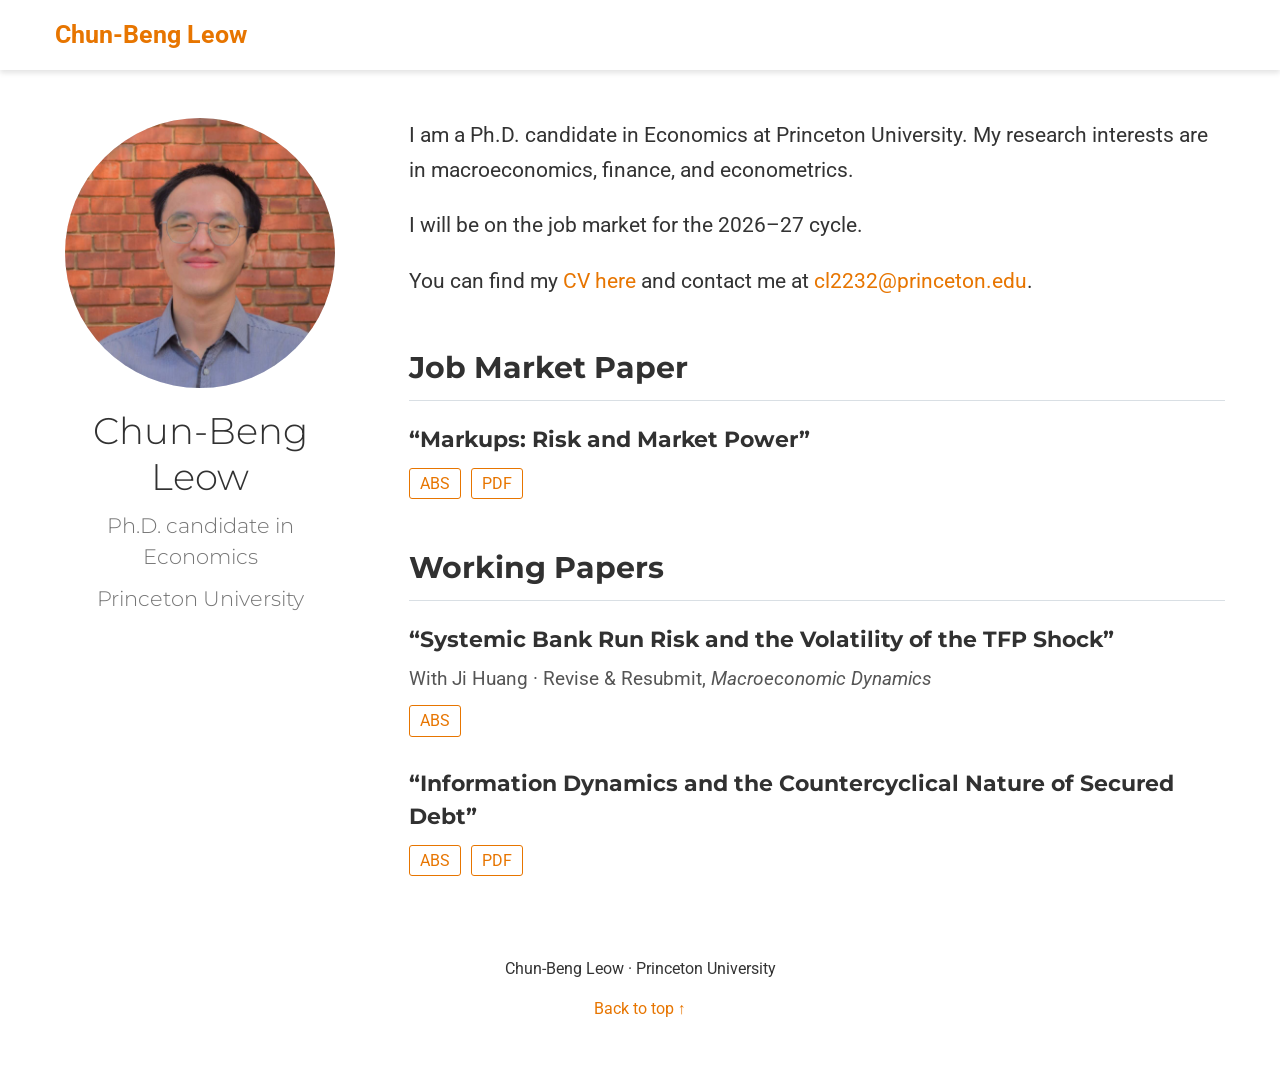
==== index.html @ dffde0a1 "Publish personal website" ====
<!doctype html>
<html lang="en">
<head>
  <meta charset="utf-8">
  <meta name="viewport" content="width=device-width, initial-scale=1">
  <meta name="description" content="Chun-Beng Leow, Ph.D. candidate in Economics at Princeton University. Research in macroeconomics, finance, and econometrics.">
  <meta name="author" content="Chun-Beng Leow">
  <meta name="theme-color" content="#ffffff">
  <meta property="og:title" content="Chun-Beng Leow">
  <meta property="og:description" content="Ph.D. candidate in Economics at Princeton University. Research in macroeconomics, finance, and econometrics.">
  <meta property="og:type" content="website">
  <title>Chun-Beng Leow</title>
  <link rel="preconnect" href="https://fonts.googleapis.com">
  <link rel="preconnect" href="https://fonts.gstatic.com" crossorigin>
  <link href="https://fonts.googleapis.com/css?family=Montserrat:400,700%7CRoboto:400,400italic,700&display=swap" rel="stylesheet">
  <link rel="stylesheet" href="assets/academic.css">
  <link rel="stylesheet" href="styles.css">
  <script src="site.js" defer></script>
</head>
<body id="top">
  <a class="skip-link" href="#main">Skip to content</a>
  <header>
    <nav class="navbar navbar-expand-lg navbar-light" id="navbar-main" aria-label="Main navigation">
      <div class="container">
        <a class="navbar-brand" href="#about">Chun-Beng Leow</a>
      </div>
    </nav>
  </header>

  <main id="main" class="container site-layout">
    <aside class="profile-sidebar" aria-labelledby="profile-name">
      <div id="profile">
        <div class="avatar avatar-circle profile-photo">
          <img src="ChunBengLeow.jpg" alt="Chun-Beng Leow" width="1280" height="1701" fetchpriority="high" decoding="async">
        </div>
        <div class="portrait-title">
          <h1 id="profile-name">Chun-Beng Leow</h1>
          <h3>Ph.D. candidate in Economics</h3>
          <h3>Princeton University</h3>
        </div>
      </div>
    </aside>

    <div class="main-content">
      <section id="about" class="content-section biography" aria-label="Biography">
        <p>I am a Ph.D. candidate in Economics at Princeton University. My research interests are in macroeconomics, finance, and econometrics.</p>
        <p>I will be on the job market for the 2026–27 cycle.</p>
        <p>You can find my <a href="files/CV_ChunBengLeow.pdf">CV here</a> and contact me at <a href="mailto:cl2232@princeton.edu">cl2232@princeton.edu</a>.</p>
      </section>

      <section id="research" class="content-section" aria-labelledby="research-heading">
        <h2 class="section-title" id="research-heading">Job Market Paper</h2>
        <article class="paper-entry">
          <h3 class="article-title">“Markups: Risk and Market Power”</h3>
          <div class="paper-actions">
            <button class="paper-abs" type="button" aria-expanded="false" aria-controls="abstract-jmp">ABS</button>
            <a class="paper-pdf" href="files/rpm.pdf" target="_blank" rel="noopener" aria-label="View Markups: Risk and Market Power PDF">PDF</a>
          </div>
          <div class="paper-abstract article-style" id="abstract-jmp" hidden>
            <p>I quantify the relative contributions of oligopoly market power and idiosyncratic risk to firm-level markups. I develop a general equilibrium model of granular firms competing in a product network under cost and demand uncertainty, where managers face source-dependent risk penalties. Exploiting a latent factor structure in revenues and profits, I jointly estimate baseline market power and the risk markups for U.S. public firms. I find that idiosyncratic risk accounts for only 4% of aggregate markups, suggesting that it is not the primary driver of markups. Antitrust and competition regulation should remain central to addressing markups.</p>
          </div>
        </article>
      </section>

      <section id="papers" class="content-section" aria-labelledby="papers-heading">
        <h2 class="section-title" id="papers-heading">Working Papers</h2>
        <article class="paper-entry">
          <h3 class="article-title">“Systemic Bank Run Risk and the Volatility of the TFP Shock”</h3>
          <p class="paper-coauthors">With Ji Huang · Revise &amp; Resubmit, <em>Macroeconomic Dynamics</em></p>
          <div class="paper-actions">
            <button class="paper-abs" type="button" aria-expanded="false" aria-controls="abstract-bank-run">ABS</button>
          </div>
          <div class="paper-abstract article-style" id="abstract-bank-run" hidden>
            <p>We study how productivity volatility affects systemic bank runs through leverage, fire sales, and post-crisis rebuilding in a continuous-time version of Gertler and Kiyotaki (2015). Higher volatility can strengthen creditor protection by reducing leverage but weaken it by depressing liquidation values when less efficient households absorb bank assets. Under the stated strategy selection rule, stationary average run intensity follows an inverted U over the solved volatility range. An exact decomposition attributes the rising branch mainly to changes in state visitation and the falling branch to deleveraging, despite offsetting fire-sale effects. An analytical illustration shows how this stationary hump can arise even when conditional run intensity is nonincreasing in volatility.</p>
          </div>
        </article>
        <article class="paper-entry">
          <h3 class="article-title">“Information Dynamics and the Countercyclical Nature of Secured Debt”</h3>
          <div class="paper-actions">
            <button class="paper-abs" type="button" aria-expanded="false" aria-controls="abstract-info-secured">ABS</button>
            <a class="paper-pdf" href="files/info_secured.pdf" target="_blank" rel="noopener" aria-label="View Information Dynamics and the Countercyclical Nature of Secured Debt PDF">PDF</a>
          </div>
          <div class="paper-abstract article-style" id="abstract-info-secured" hidden>
            <p>The countercyclical behavior of secured debt, a well-documented phenomenon, has raised questions about its underlying mechanisms. This paper shows that the countercyclical nature of secured debt arises in an environment with information frictions. Unsecured debt necessitates costly firm monitoring, and such action requires expertise. When the quality of collateral drops, high demand for monitoring pushes up the cost of such services and renders unsecured debt unprofitable. In response, firms switch to secured debt with active screening that is less costly. We show that the proportion of secured debt in the economy serves as an indicator of whether there is excess or insufficient information acquisition.</p>
          </div>
        </article>
      </section>
    </div>
  </main>
  <footer class="site-footer"><div class="container"><p>Chun-Beng Leow · Princeton University</p><a href="#top" class="back-to-top">Back to top ↑</a></div></footer>
</body>
</html>
---- styles.css ----
/* Small adaptations of the supplied Hugo Academic template. */
:root { --brand-orange: #E77500; }
a, a:hover, a:focus { color: var(--brand-orange); }
#navbar-main .navbar-brand, #navbar-main .navbar-nav .nav-link { color: var(--brand-orange); }
#navbar-main .navbar-nav .nav-link.active { color: var(--brand-orange) !important; }
html { scroll-behavior: smooth; scroll-padding-top: 88px; }
body { overflow-wrap: break-word; }
.site-layout { display: grid; grid-template-columns: 290px minmax(0, 1fr); gap: 64px; align-items: start; padding-top: 48px; padding-bottom: 40px; }
.profile-sidebar { position: sticky; top: 100px; }
#profile { padding: 0; }
.main-content { min-width: 0; }
.content-section { margin-bottom: 48px; }
.content-section:last-child { margin-bottom: 0; }
.section-title { margin: 0 0 22px; padding-bottom: 12px; border-bottom: 1px solid #d9dfe4; font-size: 1.45rem; font-weight: 700; line-height: 1.35; }
.portrait-title h1 { font-size: 1.75em; font-weight: 300; margin: 20px 0 10px; }
.portrait-title h3 { font-size: 1rem; line-height: 1.5; }
.university-link { display: inline-flex; align-items: center; gap: 8px; }
.university-logo { width: 28px; height: 36px; flex: 0 0 28px; object-fit: contain; }
.profile-photo { overflow: hidden; background: #eef0f3; }
.profile-photo img { width: 100%; height: 100%; object-fit: cover; object-position: 50% 70%; transform: scale(1.15); transform-origin: 50% 60%; }
.profile-icon { width: 1.7rem; height: 1.7rem; display: block; }
.network-icon { display: flex; justify-content: center; align-items: center; gap: 16px; padding: 0; }
.network-icon li { display: block; margin: 0; }
.network-icon a { display: flex; align-items: center; justify-content: center; min-width: 44px; min-height: 44px; }
.cv-icon { font-size: 1.45rem; font-weight: 700; line-height: 1; }
.profile-details { margin-top: 30px; }
.education-list { list-style: none; padding: 0; font-size: .9rem; }
.education-list li { display: flex; gap: 10px; margin-bottom: 12px; }
.education-icon { width: 25px; height: 25px; flex: 0 0 25px; margin-top: 4px; }
.education-list p { margin: 0; }
.education-list .institution { color: #666; font-size: .75rem; line-height: 1.5; }
.paper-entry + .paper-entry { margin-top: 30px; }
.paper-entry .article-title { margin: 0 0 8px; font-size: 1.05rem; font-weight: 700; line-height: 1.5; }
.paper-coauthors { margin: 0 0 12px; color: #555; font-size: .9rem; line-height: 1.5; }
.paper-entry .article-style { font-size: .95rem; }
.paper-entry .article-style p:last-child { margin-bottom: 0; }
.paper-actions { display: flex; align-items: center; gap: 10px; margin-top: 12px; }
.paper-abstract { margin-top: 16px; }
.paper-abs, .paper-pdf { display: inline-flex; align-items: center; justify-content: center; box-sizing: border-box; margin: 0; padding: 3px 10px; border: 1px solid var(--brand-orange); border-radius: 3px; background: transparent; color: var(--brand-orange); font-family: inherit; font-size: .75rem; font-weight: inherit; line-height: 1.5; text-decoration: none; cursor: pointer; }
.paper-abs:hover, .paper-pdf:hover { background: var(--brand-orange); color: #222; }
.paper-abs:focus-visible, .paper-pdf:focus-visible { outline: 3px solid var(--brand-orange); outline-offset: 4px; }
.course-list { list-style: none; padding: 0; margin: 0 0 36px; font-size: .9rem; }
.course-list li { display: flex; justify-content: space-between; align-items: baseline; gap: 24px; padding: 8px 0; }
.course-list li > span:last-child { white-space: nowrap; color: #666; }
.contact-list { list-style: none; padding: 0; margin: 0; }
.contact-list li { display: flex; align-items: flex-start; gap: 24px; margin-bottom: 28px; }
.contact-list svg { width: 28px; height: 28px; flex: 0 0 28px; margin-top: 4px; }
.contact-list address { font-style: normal; margin: 0; }
.site-navigation { display: flex; flex-direction: row; margin-right: auto; }
.menu-toggle { display: none; border: 0; padding: 10px; background: transparent; color: #34495e; cursor: pointer; }
.site-footer { margin: 0; padding: 40px 0; text-align: center; }
.site-footer p { margin: 0 0 8px; }
.back-to-top { font-size: .75rem; }
.skip-link { position: fixed; top: -100px; left: 16px; z-index: 2000; background: #fff; padding: 12px 20px; }
.skip-link:focus { top: 8px; }
a:focus-visible, button:focus-visible { outline: 3px solid var(--brand-orange); outline-offset: 4px; }
@media (max-width: 991.98px) {
  html { scroll-padding-top: 68px; }
  .site-layout { display: block; padding-top: 32px; }
  .profile-sidebar { position: static; margin-bottom: 40px; }
  #navbar-main .container { position: relative; }
  .menu-toggle { display: flex; }
  #navbar-main .site-navigation { position: absolute; top: 100%; left: 0; right: 0; display: flex; flex-direction: column; margin: 0; padding: 8px 24px 16px; background: #fff; box-shadow: 0 6px 10px rgba(0,0,0,.08); }
  .js #navbar-main .site-navigation { display: none; }
  .js #navbar-main .site-navigation.is-open { display: flex; }
  #navbar-main .navbar-brand { margin-right: auto; }
  #navbar-main .nav-link { padding: 10px 0; }
  #profile { padding-top: 0; }
  .section-title { font-size: 1.35rem; }
}
@media (max-width: 575.98px) {
  .container { padding-left: 24px; padding-right: 24px; }
  .profile-details > div + div { margin-top: 20px; }
  .course-list li { gap: 12px; }
  .contact-list li { gap: 16px; }
}
@media (prefers-reduced-motion: reduce) { html { scroll-behavior: auto; } .home-section { animation: none; } }
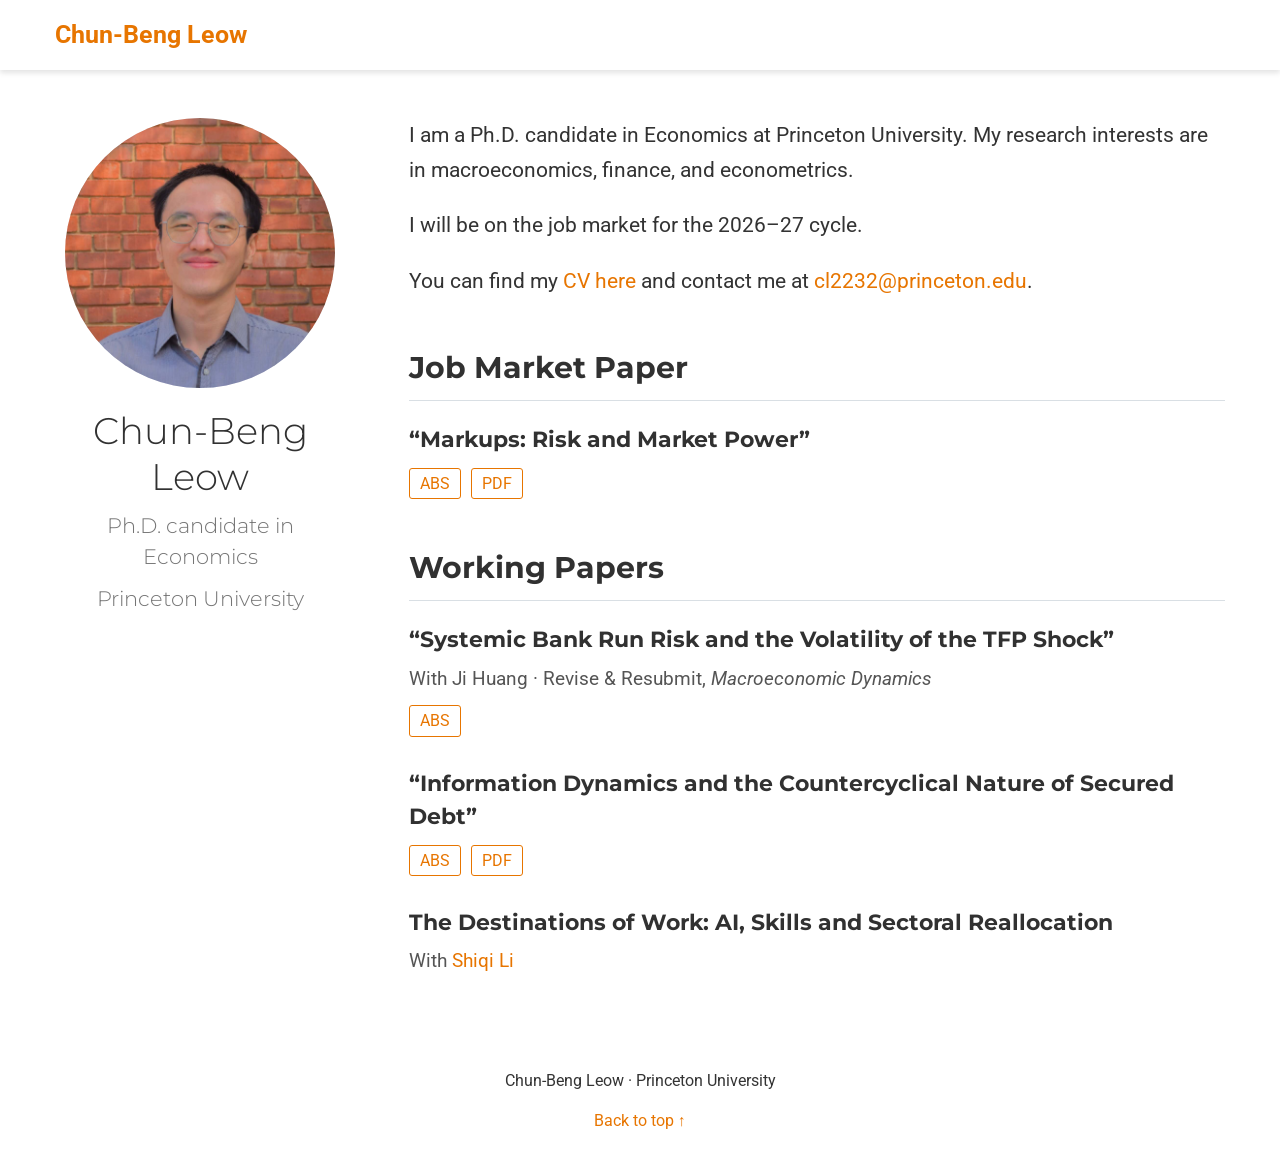
==== commit ec601534: "Add AI and sectoral reallocation working paper" ====
--- a/index.html
+++ b/index.html
@@ -84,6 +84,10 @@
             <p>The countercyclical behavior of secured debt, a well-documented phenomenon, has raised questions about its underlying mechanisms. This paper shows that the countercyclical nature of secured debt arises in an environment with information frictions. Unsecured debt necessitates costly firm monitoring, and such action requires expertise. When the quality of collateral drops, high demand for monitoring pushes up the cost of such services and renders unsecured debt unprofitable. In response, firms switch to secured debt with active screening that is less costly. We show that the proportion of secured debt in the economy serves as an indicator of whether there is excess or insufficient information acquisition.</p>
           </div>
         </article>
+        <article class="paper-entry">
+          <h3 class="article-title">The Destinations of Work: AI, Skills and Sectoral Reallocation</h3>
+          <p class="paper-coauthors">With <a href="https://jackshiqili.github.io/" target="_blank" rel="noopener">Shiqi Li</a></p>
+        </article>
       </section>
     </div>
   </main>
